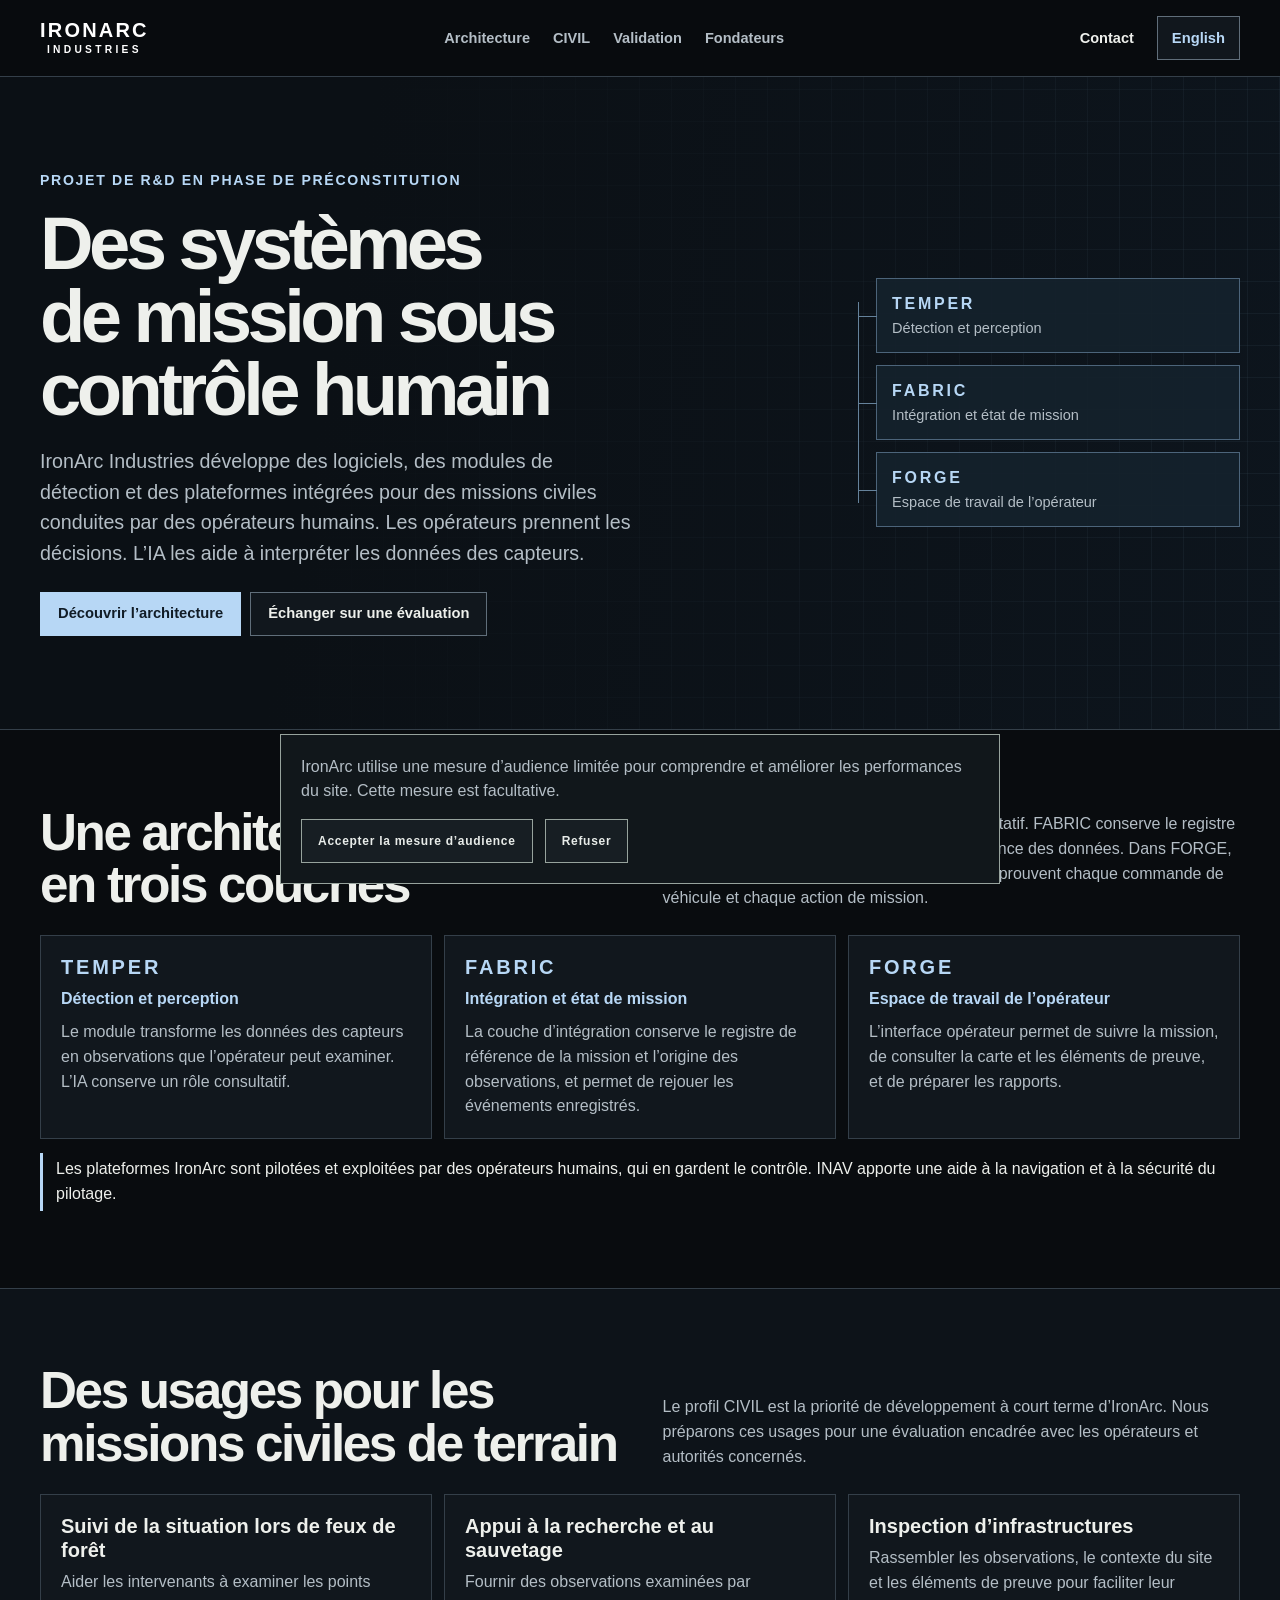
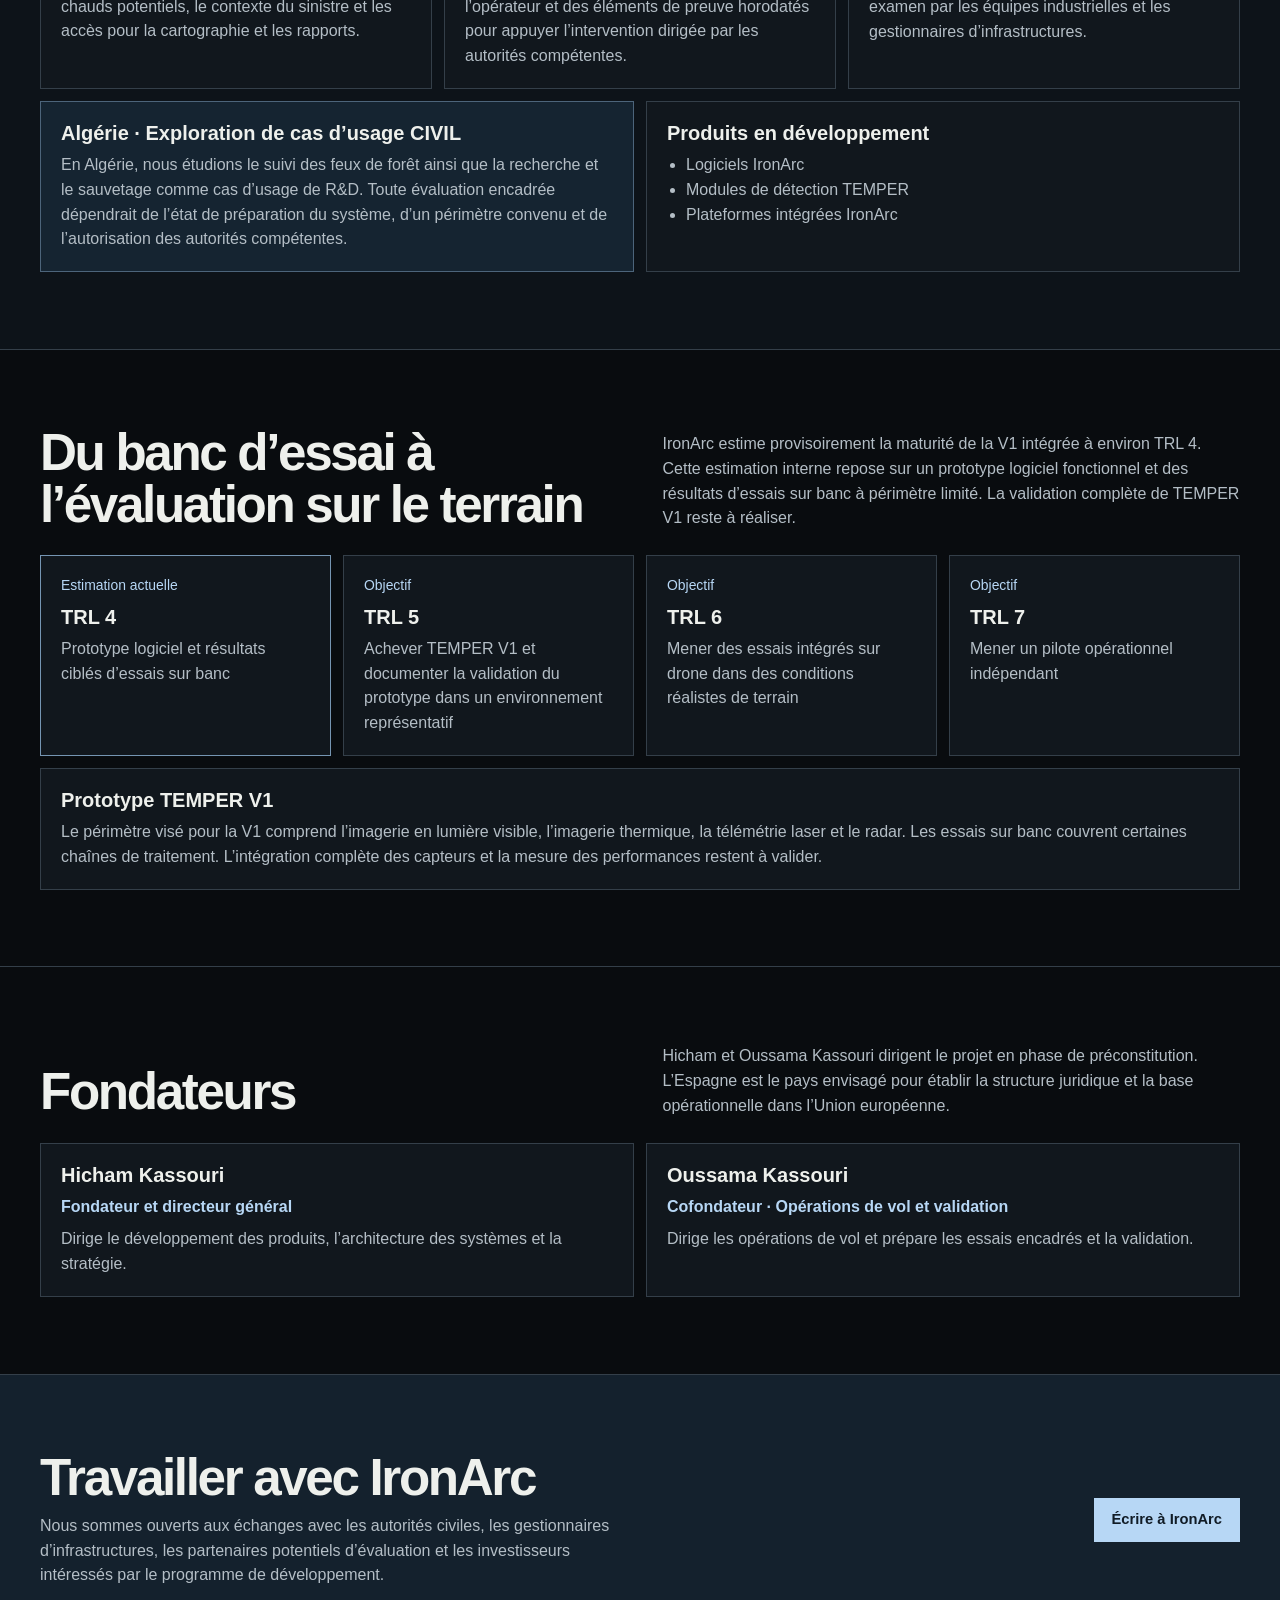
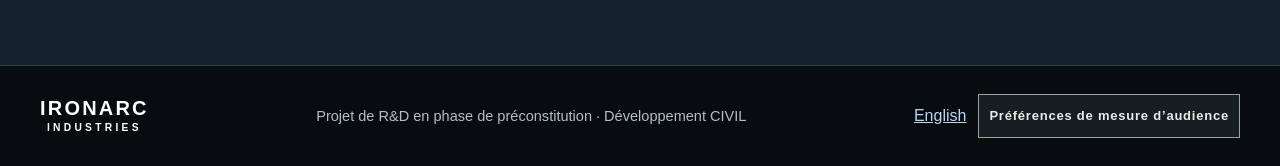
==== fr/index.html @ aead2199 "Refresh IronArc public positioning and add French site" ====
<!doctype html>
<html lang="fr">
<head>
  <meta charset="utf-8">
  <meta name="viewport" content="width=device-width, initial-scale=1">
  <title>IronArc Industries | Systèmes de mission sous contrôle humain</title>
  <meta name="description" content="IronArc Industries est un projet de R&amp;D en phase de préconstitution qui développe FORGE, TEMPER et FABRIC pour l’observation, la conduite et la documentation de missions civiles sous contrôle humain.">
  <meta name="theme-color" content="#090c0f">
  <link rel="canonical" href="https://ironarcindustries.uk/fr/">
  <link rel="alternate" hreflang="en-GB" href="https://ironarcindustries.uk/">
  <link rel="alternate" hreflang="fr" href="https://ironarcindustries.uk/fr/">
  <link rel="alternate" hreflang="x-default" href="https://ironarcindustries.uk/">
  <link rel="icon" href="/favicon-32.png" type="image/png" sizes="32x32">
  <link rel="apple-touch-icon" href="/apple-touch-icon.png">
  <link rel="manifest" href="/site.webmanifest">
  <link rel="stylesheet" href="/ironarc.css">
  <meta property="og:type" content="website">
  <meta property="og:site_name" content="IronArc Industries">
  <meta property="og:locale" content="fr_FR">
  <meta property="og:locale:alternate" content="en_GB">
  <meta property="og:url" content="https://ironarcindustries.uk/fr/">
  <meta property="og:title" content="IronArc Industries | Systèmes de mission sous contrôle humain">
  <meta property="og:description" content="IronArc Industries est un projet de R&amp;D en phase de préconstitution qui développe FORGE, TEMPER et FABRIC pour l’observation, la conduite et la documentation de missions civiles sous contrôle humain.">
  <meta property="og:image" content="https://ironarcindustries.uk/ironarc-social-preview.png">
  <meta property="og:image:width" content="1200">
  <meta property="og:image:height" content="630">
  <meta property="og:image:alt" content="Logo IronArc Industries accompagné des noms FORGE, TEMPER et FABRIC">
  <meta name="twitter:card" content="summary_large_image">
  <meta name="twitter:title" content="IronArc Industries | Systèmes de mission sous contrôle humain">
  <meta name="twitter:description" content="IronArc Industries est un projet de R&amp;D en phase de préconstitution qui développe FORGE, TEMPER et FABRIC pour l’observation, la conduite et la documentation de missions civiles sous contrôle humain.">
  <meta name="twitter:image" content="https://ironarcindustries.uk/ironarc-social-preview.png">
  <meta name="twitter:image:alt" content="Logo IronArc Industries accompagné des noms FORGE, TEMPER et FABRIC">
  <script type="application/ld+json">{
  "@context": "https://schema.org",
  "@type": "WebPage",
  "@id": "https://ironarcindustries.uk/fr/#webpage",
  "name": "IronArc Industries | Systèmes de mission sous contrôle humain",
  "url": "https://ironarcindustries.uk/fr/",
  "inLanguage": "fr",
  "description": "IronArc Industries est un projet de R&D en phase de préconstitution qui développe FORGE, TEMPER et FABRIC pour l’observation, la conduite et la documentation de missions civiles sous contrôle humain.",
  "publisher": {
    "@type": "Organization",
    "@id": "https://ironarcindustries.uk/#organization",
    "name": "IronArc Industries",
    "url": "https://ironarcindustries.uk/",
    "email": "contact@ironarcindustries.uk"
  }
}</script>
  <script src="/ironarc-consent.js" defer></script>
</head>
<body>
  <a class="skip" href="#top">Aller au contenu</a>
  <header class="site-header">
    <div class="wrap topbar">
      <a class="wordmark" href="#top" aria-label="IronArc Industries"><span>IRONARC</span><small>INDUSTRIES</small></a>
      <nav class="nav" aria-label="Navigation principale"><a href="#architecture">Architecture</a><a href="#profiles">CIVIL</a><a href="#proof">Validation</a><a href="#team">Fondateurs</a></nav>
      <div class="top-actions">
        <a class="contact-nav" href="#contact">Contact</a>
        <a class="language" href="/" lang="en-GB" hreflang="en-GB" aria-label="Read the site in English">English</a>
      </div>
    </div>
  </header>
  <main id="top" tabindex="-1">
    <section id="thesis" class="hero" aria-labelledby="hero-title">
      <div class="wrap hero-grid">
        <div>
          <p class="eyebrow">Projet de R&amp;D en phase de préconstitution</p>
          <h1 id="hero-title">Des systèmes de mission sous contrôle humain</h1>
          <p class="lede">IronArc Industries développe des logiciels, des modules de détection et des plateformes intégrées pour des missions civiles conduites par des opérateurs humains. Les opérateurs prennent les décisions. L’IA les aide à interpréter les données des capteurs.</p>
          <div class="actions">
            <a class="button primary" href="#architecture">Découvrir l’architecture</a>
            <a class="button" href="#contact" data-analytics-event="partner_invest_click">Échanger sur une évaluation</a>
          </div>
        </div>
        <ol class="architecture-flow" aria-label="Une architecture en trois couches"><li><strong>TEMPER</strong><span>Détection et perception</span></li><li><strong>FABRIC</strong><span>Intégration et état de mission</span></li><li><strong>FORGE</strong><span>Espace de travail de l’opérateur</span></li></ol>
      </div>
    </section>
    <section id="architecture" class="section">
      <div class="wrap">
        <div class="section-head"><h2>Une architecture en trois couches</h2><p>TEMPER fournit des observations à titre consultatif. FABRIC conserve le registre de référence de la mission ainsi que la provenance des données. Dans FORGE, les opérateurs examinent les informations et approuvent chaque commande de véhicule et chaque action de mission.</p></div>
        <div class="cards layers"><article class="panel"><h3>TEMPER</h3><p class="role">Détection et perception</p><p>Le module transforme les données des capteurs en observations que l’opérateur peut examiner. L’IA conserve un rôle consultatif.</p></article><article class="panel"><h3>FABRIC</h3><p class="role">Intégration et état de mission</p><p>La couche d’intégration conserve le registre de référence de la mission et l’origine des observations, et permet de rejouer les événements enregistrés.</p></article><article class="panel"><h3>FORGE</h3><p class="role">Espace de travail de l’opérateur</p><p>L’interface opérateur permet de suivre la mission, de consulter la carte et les éléments de preuve, et de préparer les rapports.</p></article></div>
        <p class="note">Les plateformes IronArc sont pilotées et exploitées par des opérateurs humains, qui en gardent le contrôle. INAV apporte une aide à la navigation et à la sécurité du pilotage.</p>
      </div>
    </section>
    <section id="profiles" class="section civil">
      <div class="wrap">
        <div class="section-head"><h2>Des usages pour les missions civiles de terrain</h2><p>Le profil CIVIL est la priorité de développement à court terme d’IronArc. Nous préparons ces usages pour une évaluation encadrée avec les opérateurs et autorités concernés.</p></div>
        <div class="cards application-cards"><article class="panel"><h3>Suivi de la situation lors de feux de forêt</h3><p>Aider les intervenants à examiner les points chauds potentiels, le contexte du sinistre et les accès pour la cartographie et les rapports.</p></article><article class="panel"><h3>Appui à la recherche et au sauvetage</h3><p>Fournir des observations examinées par l’opérateur et des éléments de preuve horodatés pour appuyer l’intervention dirigée par les autorités compétentes.</p></article><article class="panel"><h3>Inspection d’infrastructures</h3><p>Rassembler les observations, le contexte du site et les éléments de preuve pour faciliter leur examen par les équipes industrielles et les gestionnaires d’infrastructures.</p></article></div>
        <div class="split">
          <article class="panel algeria"><h3>Algérie · Exploration de cas d’usage CIVIL</h3><p>En Algérie, nous étudions le suivi des feux de forêt ainsi que la recherche et le sauvetage comme cas d’usage de R&amp;D. Toute évaluation encadrée dépendrait de l’état de préparation du système, d’un périmètre convenu et de l’autorisation des autorités compétentes.</p></article>
          <article class="panel offerings"><h3>Produits en développement</h3><ul><li>Logiciels IronArc</li><li>Modules de détection TEMPER</li><li>Plateformes intégrées IronArc</li></ul></article>
        </div>
      </div>
    </section>
    <section id="proof" class="section">
      <div class="wrap">
        <div class="section-head"><h2>Du banc d’essai à l’évaluation sur le terrain</h2><p>IronArc estime provisoirement la maturité de la V1 intégrée à environ TRL 4. Cette estimation interne repose sur un prototype logiciel fonctionnel et des résultats d’essais sur banc à périmètre limité. La validation complète de TEMPER V1 reste à réaliser.</p></div>
        <ol class="gates" aria-label="Étapes de validation"><li><span class="gate-status">Estimation actuelle</span><h3>TRL 4</h3><p>Prototype logiciel et résultats ciblés d’essais sur banc</p></li><li><span class="gate-status">Objectif</span><h3>TRL 5</h3><p>Achever TEMPER V1 et documenter la validation du prototype dans un environnement représentatif</p></li><li><span class="gate-status">Objectif</span><h3>TRL 6</h3><p>Mener des essais intégrés sur drone dans des conditions réalistes de terrain</p></li><li><span class="gate-status">Objectif</span><h3>TRL 7</h3><p>Mener un pilote opérationnel indépendant</p></li></ol>
        <article class="panel temper"><h3>Prototype TEMPER V1</h3><p>Le périmètre visé pour la V1 comprend l’imagerie en lumière visible, l’imagerie thermique, la télémétrie laser et le radar. Les essais sur banc couvrent certaines chaînes de traitement. L’intégration complète des capteurs et la mesure des performances restent à valider.</p></article>
      </div>
    </section>
    <section id="team" class="section">
      <div class="wrap">
        <div class="section-head"><h2>Fondateurs</h2><p id="europe">Hicham et Oussama Kassouri dirigent le projet en phase de préconstitution. L’Espagne est le pays envisagé pour établir la structure juridique et la base opérationnelle dans l’Union européenne.</p></div>
        <div class="split"><article class="panel"><h3>Hicham Kassouri</h3><p class="role">Fondateur et directeur général</p><p>Dirige le développement des produits, l’architecture des systèmes et la stratégie.</p></article><article class="panel"><h3>Oussama Kassouri</h3><p class="role">Cofondateur · Opérations de vol et validation</p><p>Dirige les opérations de vol et prépare les essais encadrés et la validation.</p></article></div>
      </div>
    </section>
    <section id="contact" class="section contact">
      <div class="wrap contact-grid">
        <div><h2>Travailler avec IronArc</h2><p>Nous sommes ouverts aux échanges avec les autorités civiles, les gestionnaires d’infrastructures, les partenaires potentiels d’évaluation et les investisseurs intéressés par le programme de développement.</p></div>
        <a class="button primary" href="mailto:contact@ironarcindustries.uk?subject=Demande%20d%E2%80%99informations%20%E2%80%94%20IronArc%20Industries" data-analytics-event="contact_click">Écrire à IronArc</a>
      </div>
    </section>
  </main>
  <footer><div class="wrap footer">
    <a class="wordmark" href="#top" aria-label="IronArc Industries"><span>IRONARC</span><small>INDUSTRIES</small></a>
    <p>Projet de R&amp;D en phase de préconstitution · Développement CIVIL</p>
    <div class="footer-utility" id="footer-utility"><a href="/" lang="en-GB" hreflang="en-GB" aria-label="Read the site in English">English</a></div>
  </div></footer>
</body>
</html>
---- ironarc.css ----
:root {
  color-scheme: dark;
  font-family: "Arial", "Helvetica", sans-serif;
  color: #eef0ec;
  background: #090c0f;
  --surface: #11171d;
  --line: #343f49;
  --text: #eef0ec;
  --muted: #b4bec6;
  --accent: #b7d7f5;
  --max: 1220px;
}
* { box-sizing: border-box; }
body { margin: 0; font-size: 16px; line-height: 1.55; }
a { color: inherit; }
a:focus-visible, button:focus-visible { outline: 2px solid var(--accent); outline-offset: 4px; }
h1, h2, h3, p { margin: 0; }
h1, h2 { text-wrap: balance; }
p { color: var(--muted); }
h1 { font-size: clamp(2.7rem, 5.8vw, 5.4rem); font-weight: 850; line-height: .98; letter-spacing: -.062em; }
h2 { font-size: clamp(2rem, 4vw, 3.75rem); line-height: 1.02; letter-spacing: -.046em; }
h3 { font-size: 1.25rem; line-height: 1.2; }
.wrap { width: min(var(--max), calc(100% - 80px)); margin-inline: auto; }
.skip { position: fixed; z-index: 30; top: 8px; left: 8px; transform: translateY(-200%); padding: 8px 12px; background: var(--text); color: #090c0f; }
.skip:focus { transform: none; }
.site-header { position: sticky; z-index: 2; top: 0; background: #090c0ff7; border-bottom: 1px solid var(--line); }
.topbar { min-height: 76px; display: grid; grid-template-columns: auto 1fr auto; align-items: center; gap: 27px; }
.wordmark { display: inline-grid; justify-self: start; text-align: center; color: white; text-decoration: none; line-height: 1; }
.wordmark span { font-family: "Arial Black", Impact, Arial, sans-serif; font-size: 1.25rem; font-weight: 900; letter-spacing: .11em; }
.wordmark small { margin-top: 5px; font-size: .64rem; font-weight: 800; letter-spacing: .32em; }
.nav, .top-actions { display: flex; flex-wrap: wrap; align-items: center; gap: 12px 23px; font-size: .91rem; font-weight: 700; }
.nav { justify-content: center; }
.nav a, .top-actions a { text-decoration: none; }
.nav a { color: var(--muted); }
.nav a:hover, .contact-nav:hover { color: white; text-decoration: underline; text-underline-offset: .25em; }
.language, .button { display: inline-flex; min-height: 44px; align-items: center; justify-content: center; padding: 8px 14px; border: 1px solid #606e7a; color: var(--text); background: var(--surface); font-size: .92rem; font-weight: 750; text-decoration: none; }
.language { color: var(--accent); }
.language:hover, .button:hover { background: #22313f; }
.hero { border-bottom: 1px solid var(--line); background-color: #0b1015; background-image: linear-gradient(100deg,#0b1015 27%,#101c2966 100%), repeating-linear-gradient(0deg,transparent 0 31px,#6b8ba125 31px 32px), repeating-linear-gradient(90deg,transparent 0 31px,#6b8ba125 31px 32px); }
.hero-grid { min-height: 525px; display: grid; grid-template-columns: minmax(0, 1.65fr) minmax(255px, .85fr); align-items: center; gap: clamp(28px, 6vw, 83px); padding-block: clamp(46px, 7.3vw, 104px); }
.eyebrow { color: var(--accent); font-size: .88rem; font-weight: 750; text-transform: uppercase; letter-spacing: .12em; margin-bottom: 16px; }
.lede { margin-top: 20px; max-width: 54ch; font-size: clamp(1.05rem, 2vw, 1.23rem); }
.actions { display: flex; gap: 9px; flex-wrap: wrap; margin-top: 23px; }
.button { padding-inline: 17px; }
.button.primary { background: var(--accent); color: #111c26; border-color: var(--accent); }
.button.primary:hover { background: #d3e9ff; }
.architecture-flow { position: relative; list-style: none; margin: 0; padding: 0 0 0 18px; display: grid; gap: 12px; }
.architecture-flow::before { content: ""; width: 1px; background: #65829b; position: absolute; left: 0; top: 24px; bottom: 24px; }
.architecture-flow li { position: relative; display: grid; align-content: center; min-height: 75px; padding: 10px 15px; border: 1px solid #4c647a; background: #14212de8; }
.architecture-flow li::before { content: ""; position: absolute; left: -18px; top: 50%; width: 18px; height: 1px; background: #65829b; }
.architecture-flow strong { color: var(--accent); letter-spacing: .17em; }
.architecture-flow span { color: var(--muted); font-size: .91rem; }
.section { padding-block: clamp(43px, 6vw, 82px); border-bottom: 1px solid var(--line); }
[id] { scroll-margin-top: 93px; }
.section-head, .contact-grid { display: grid; grid-template-columns: minmax(0, 1fr) minmax(0, 1fr); gap: 22px 45px; align-items: end; margin-bottom: 24px; }
.cards, .split, .gates { display: grid; gap: 12px; }
.cards { grid-template-columns: repeat(3,minmax(0,1fr)); }
.split { grid-template-columns: repeat(2,minmax(0,1fr)); }
.cards + .split { margin-top: 12px; }
.panel, .gates li { background: var(--surface); border: 1px solid var(--line); padding: 19px 20px; }
.panel p, .gates p { margin-top: 8px; }
.panel .role { color: var(--accent); font-weight: 700; }
.layers h3 { color: var(--accent); letter-spacing: .14em; }
.note { margin-top: 14px; border-left: 3px solid var(--accent); padding: 4px 0 4px 13px; color: var(--text); }
.civil { background: #0d1319; }
.algeria { background: #152431; border-color: #4c647a; }
.offerings ul { color: var(--muted); padding-left: 19px; margin: 8px 0 0; }
.gates { list-style: none; grid-template-columns: repeat(4,minmax(0,1fr)); margin: 0 0 12px; padding: 0; }
.gates li:first-child { border-color: #7595b2; }
.gate-status { display: block; color: var(--accent); font-size: .87rem; margin-bottom: 8px; }
.contact { background: #14212d; }
.contact-grid { align-items: center; margin-bottom: 0; }
.contact-grid p { margin-top: 10px; }
.contact-grid .button { justify-self: end; }
.footer { display: flex; align-items: center; justify-content: space-between; flex-wrap: wrap; gap: 18px; min-height: 100px; padding-block: 15px; }
.footer p { font-size: .91rem; }
.footer-utility { display: flex; gap: 12px; flex-wrap: wrap; align-items: center; color: var(--accent); }
@media (max-width: 900px) {
  .wrap { width: min(var(--max), calc(100% - 46px)); }
  .topbar { gap: 14px; }
  .nav, .top-actions { column-gap: 13px; }
  .hero-grid { gap: 29px; }
}
@media (max-width: 720px) {
  .topbar { min-height: 63px; gap: 2px 12px; grid-template-columns: 1fr auto; padding-block: 8px; }
  .nav { grid-column: 1/-1; grid-row: 2; justify-content: flex-start; row-gap: 1px; }
  .nav a { padding-block: 4px; }
  .contact-nav { display: none; }
  .hero-grid, .section-head, .contact-grid { grid-template-columns: 1fr; }
  .hero-grid { min-height: 0; }
  .architecture-flow { gap: 8px; }
  .architecture-flow li { min-height: 62px; }
  .cards, .gates { grid-template-columns: repeat(2,minmax(0,1fr)); }
  .contact-grid .button { justify-self: start; }
  [id] { scroll-margin-top: 112px; }
}
@media (max-width: 480px) {
  .wrap { width: calc(100% - 32px); }
  .nav { font-size: .85rem; }
  .cards, .split, .gates { grid-template-columns: 1fr; }
}
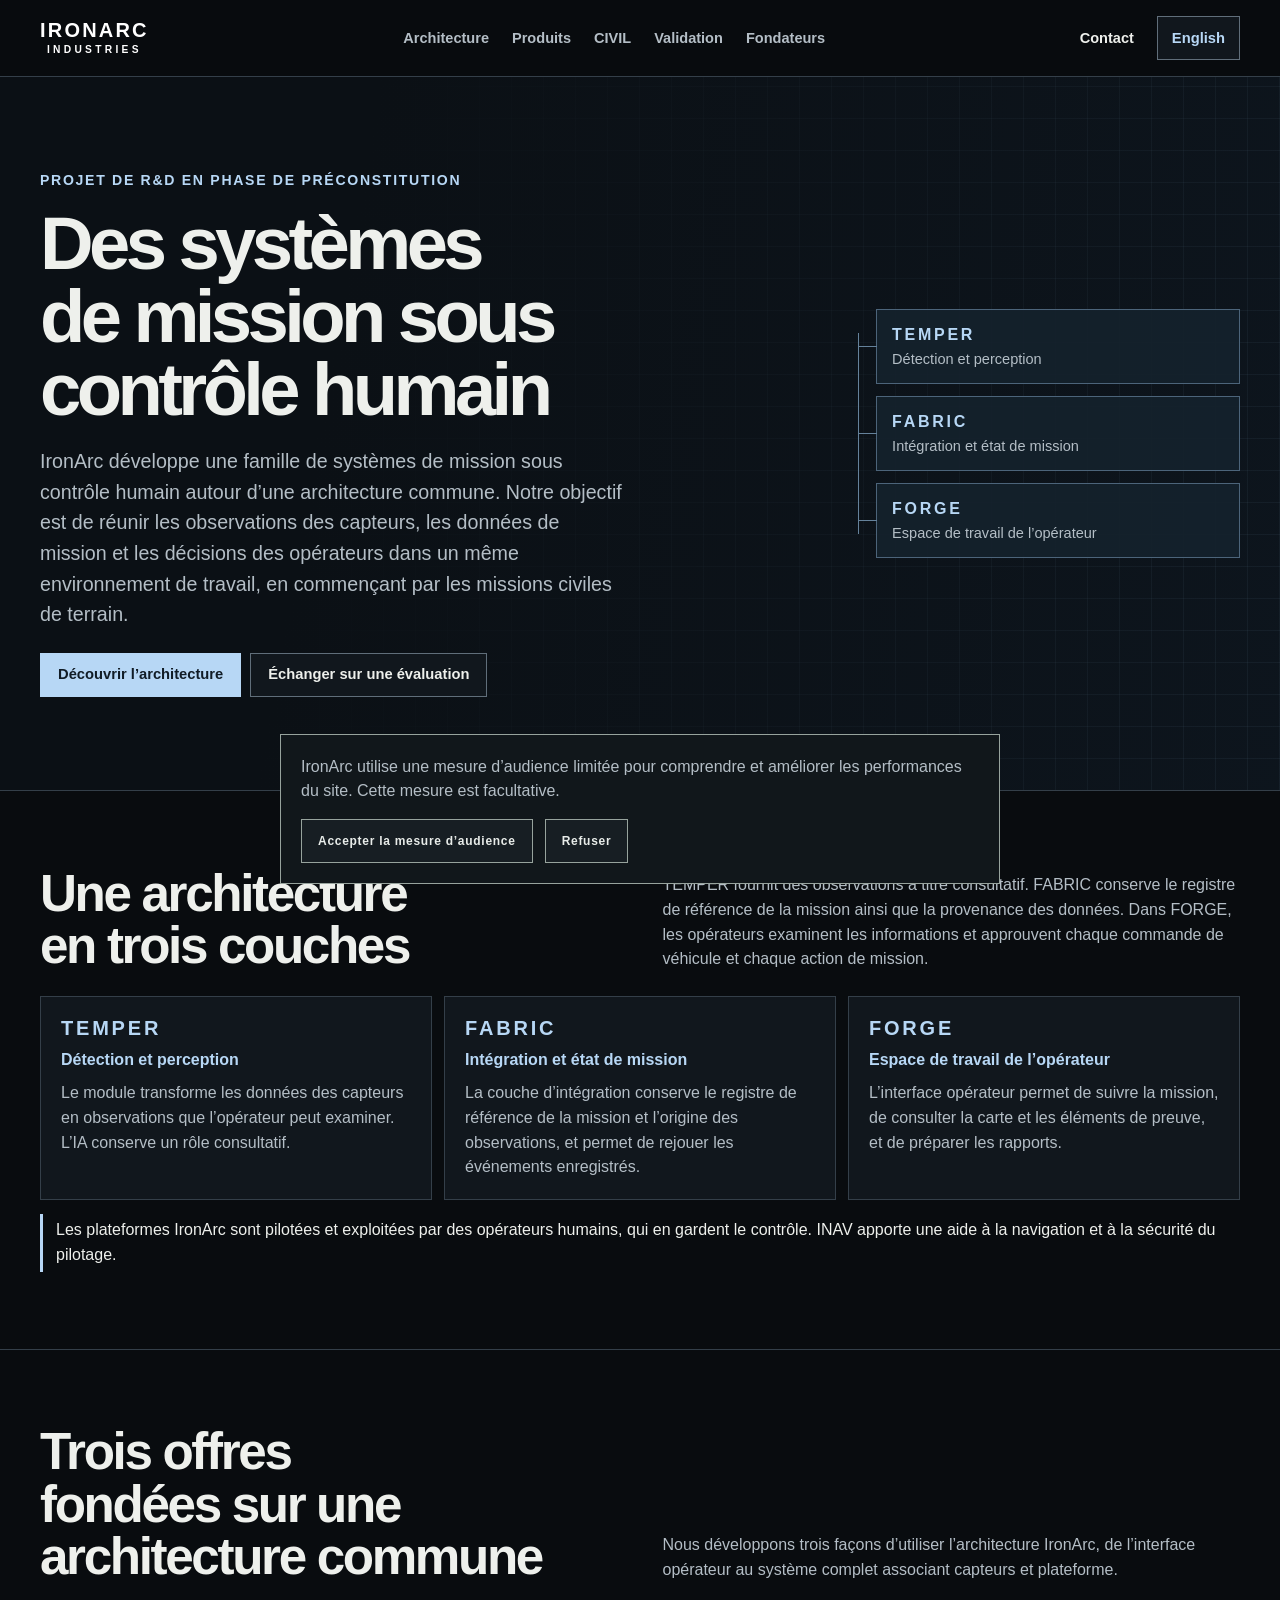
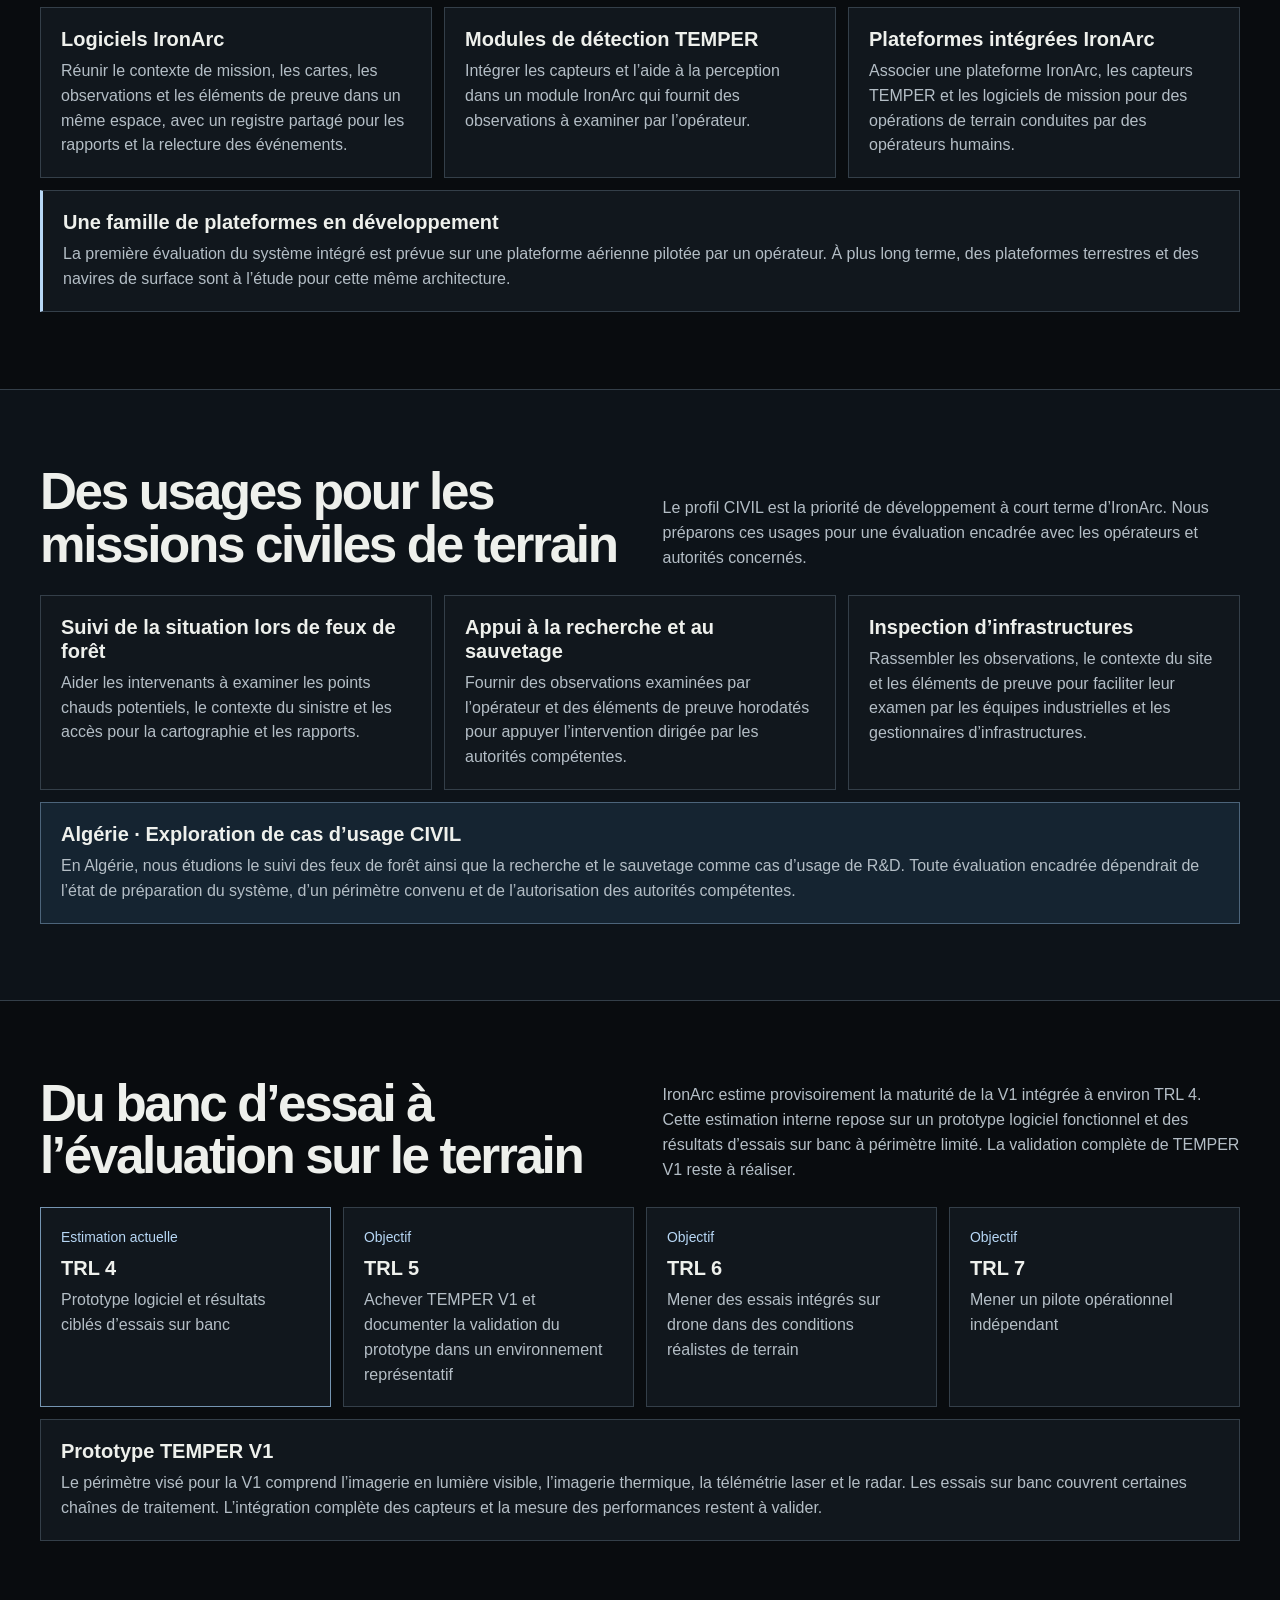
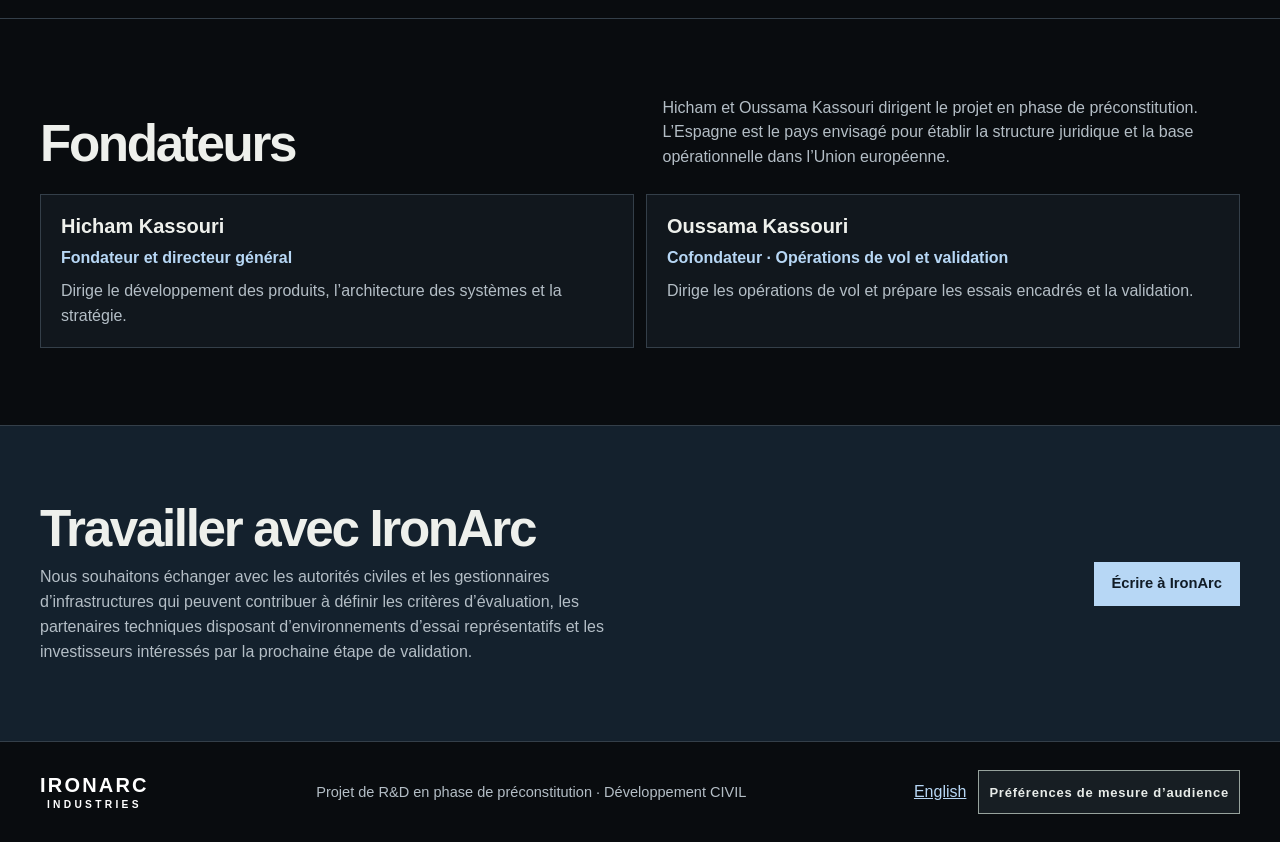
==== commit b4e73157: "Show IronArc’s product ambition in both languages" ====
--- a/fr/index.html
+++ b/fr/index.html
@@ -4,7 +4,7 @@
   <meta charset="utf-8">
   <meta name="viewport" content="width=device-width, initial-scale=1">
   <title>IronArc Industries | Systèmes de mission sous contrôle humain</title>
-  <meta name="description" content="IronArc Industries est un projet de R&amp;D en phase de préconstitution qui développe FORGE, TEMPER et FABRIC pour l’observation, la conduite et la documentation de missions civiles sous contrôle humain.">
+  <meta name="description" content="IronArc Industries est un projet de R&amp;D en phase de préconstitution qui développe des logiciels, des modules de détection et des plateformes intégrées autour d’une architecture commune pour les missions sous contrôle humain.">
   <meta name="theme-color" content="#090c0f">
   <link rel="canonical" href="https://ironarcindustries.uk/fr/">
   <link rel="alternate" hreflang="en-GB" href="https://ironarcindustries.uk/">
@@ -20,14 +20,14 @@
   <meta property="og:locale:alternate" content="en_GB">
   <meta property="og:url" content="https://ironarcindustries.uk/fr/">
   <meta property="og:title" content="IronArc Industries | Systèmes de mission sous contrôle humain">
-  <meta property="og:description" content="IronArc Industries est un projet de R&amp;D en phase de préconstitution qui développe FORGE, TEMPER et FABRIC pour l’observation, la conduite et la documentation de missions civiles sous contrôle humain.">
+  <meta property="og:description" content="IronArc Industries est un projet de R&amp;D en phase de préconstitution qui développe des logiciels, des modules de détection et des plateformes intégrées autour d’une architecture commune pour les missions sous contrôle humain.">
   <meta property="og:image" content="https://ironarcindustries.uk/ironarc-social-preview.png">
   <meta property="og:image:width" content="1200">
   <meta property="og:image:height" content="630">
   <meta property="og:image:alt" content="Logo IronArc Industries accompagné des noms FORGE, TEMPER et FABRIC">
   <meta name="twitter:card" content="summary_large_image">
   <meta name="twitter:title" content="IronArc Industries | Systèmes de mission sous contrôle humain">
-  <meta name="twitter:description" content="IronArc Industries est un projet de R&amp;D en phase de préconstitution qui développe FORGE, TEMPER et FABRIC pour l’observation, la conduite et la documentation de missions civiles sous contrôle humain.">
+  <meta name="twitter:description" content="IronArc Industries est un projet de R&amp;D en phase de préconstitution qui développe des logiciels, des modules de détection et des plateformes intégrées autour d’une architecture commune pour les missions sous contrôle humain.">
   <meta name="twitter:image" content="https://ironarcindustries.uk/ironarc-social-preview.png">
   <meta name="twitter:image:alt" content="Logo IronArc Industries accompagné des noms FORGE, TEMPER et FABRIC">
   <script type="application/ld+json">{
@@ -37,7 +37,7 @@
   "name": "IronArc Industries | Systèmes de mission sous contrôle humain",
   "url": "https://ironarcindustries.uk/fr/",
   "inLanguage": "fr",
-  "description": "IronArc Industries est un projet de R&D en phase de préconstitution qui développe FORGE, TEMPER et FABRIC pour l’observation, la conduite et la documentation de missions civiles sous contrôle humain.",
+  "description": "IronArc Industries est un projet de R&D en phase de préconstitution qui développe des logiciels, des modules de détection et des plateformes intégrées autour d’une architecture commune pour les missions sous contrôle humain.",
   "publisher": {
     "@type": "Organization",
     "@id": "https://ironarcindustries.uk/#organization",
@@ -53,7 +53,7 @@
   <header class="site-header">
     <div class="wrap topbar">
       <a class="wordmark" href="#top" aria-label="IronArc Industries"><span>IRONARC</span><small>INDUSTRIES</small></a>
-      <nav class="nav" aria-label="Navigation principale"><a href="#architecture">Architecture</a><a href="#profiles">CIVIL</a><a href="#proof">Validation</a><a href="#team">Fondateurs</a></nav>
+      <nav class="nav" aria-label="Navigation principale"><a href="#architecture">Architecture</a><a href="#products">Produits</a><a href="#profiles">CIVIL</a><a href="#proof">Validation</a><a href="#team">Fondateurs</a></nav>
       <div class="top-actions">
         <a class="contact-nav" href="#contact">Contact</a>
         <a class="language" href="/" lang="en-GB" hreflang="en-GB" aria-label="Read the site in English">English</a>
@@ -66,7 +66,7 @@
         <div>
           <p class="eyebrow">Projet de R&amp;D en phase de préconstitution</p>
           <h1 id="hero-title">Des systèmes de mission sous contrôle humain</h1>
-          <p class="lede">IronArc Industries développe des logiciels, des modules de détection et des plateformes intégrées pour des missions civiles conduites par des opérateurs humains. Les opérateurs prennent les décisions. L’IA les aide à interpréter les données des capteurs.</p>
+          <p class="lede">IronArc développe une famille de systèmes de mission sous contrôle humain autour d’une architecture commune. Notre objectif est de réunir les observations des capteurs, les données de mission et les décisions des opérateurs dans un même environnement de travail, en commençant par les missions civiles de terrain.</p>
           <div class="actions">
             <a class="button primary" href="#architecture">Découvrir l’architecture</a>
             <a class="button" href="#contact" data-analytics-event="partner_invest_click">Échanger sur une évaluation</a>
@@ -82,14 +82,18 @@
         <p class="note">Les plateformes IronArc sont pilotées et exploitées par des opérateurs humains, qui en gardent le contrôle. INAV apporte une aide à la navigation et à la sécurité du pilotage.</p>
       </div>
     </section>
+    <section id="products" class="section products">
+      <div class="wrap">
+        <div class="section-head"><h2>Trois offres fondées sur une architecture commune</h2><p>Nous développons trois façons d’utiliser l’architecture IronArc, de l’interface opérateur au système complet associant capteurs et plateforme.</p></div>
+        <div class="cards"><article class="panel"><h3>Logiciels IronArc</h3><p>Réunir le contexte de mission, les cartes, les observations et les éléments de preuve dans un même espace, avec un registre partagé pour les rapports et la relecture des événements.</p></article><article class="panel"><h3>Modules de détection TEMPER</h3><p>Intégrer les capteurs et l’aide à la perception dans un module IronArc qui fournit des observations à examiner par l’opérateur.</p></article><article class="panel"><h3>Plateformes intégrées IronArc</h3><p>Associer une plateforme IronArc, les capteurs TEMPER et les logiciels de mission pour des opérations de terrain conduites par des opérateurs humains.</p></article></div>
+        <article class="panel carrier-direction"><h3>Une famille de plateformes en développement</h3><p>La première évaluation du système intégré est prévue sur une plateforme aérienne pilotée par un opérateur. À plus long terme, des plateformes terrestres et des navires de surface sont à l’étude pour cette même architecture.</p></article>
+      </div>
+    </section>
     <section id="profiles" class="section civil">
       <div class="wrap">
         <div class="section-head"><h2>Des usages pour les missions civiles de terrain</h2><p>Le profil CIVIL est la priorité de développement à court terme d’IronArc. Nous préparons ces usages pour une évaluation encadrée avec les opérateurs et autorités concernés.</p></div>
         <div class="cards application-cards"><article class="panel"><h3>Suivi de la situation lors de feux de forêt</h3><p>Aider les intervenants à examiner les points chauds potentiels, le contexte du sinistre et les accès pour la cartographie et les rapports.</p></article><article class="panel"><h3>Appui à la recherche et au sauvetage</h3><p>Fournir des observations examinées par l’opérateur et des éléments de preuve horodatés pour appuyer l’intervention dirigée par les autorités compétentes.</p></article><article class="panel"><h3>Inspection d’infrastructures</h3><p>Rassembler les observations, le contexte du site et les éléments de preuve pour faciliter leur examen par les équipes industrielles et les gestionnaires d’infrastructures.</p></article></div>
-        <div class="split">
-          <article class="panel algeria"><h3>Algérie · Exploration de cas d’usage CIVIL</h3><p>En Algérie, nous étudions le suivi des feux de forêt ainsi que la recherche et le sauvetage comme cas d’usage de R&amp;D. Toute évaluation encadrée dépendrait de l’état de préparation du système, d’un périmètre convenu et de l’autorisation des autorités compétentes.</p></article>
-          <article class="panel offerings"><h3>Produits en développement</h3><ul><li>Logiciels IronArc</li><li>Modules de détection TEMPER</li><li>Plateformes intégrées IronArc</li></ul></article>
-        </div>
+        <article class="panel algeria"><h3>Algérie · Exploration de cas d’usage CIVIL</h3><p>En Algérie, nous étudions le suivi des feux de forêt ainsi que la recherche et le sauvetage comme cas d’usage de R&amp;D. Toute évaluation encadrée dépendrait de l’état de préparation du système, d’un périmètre convenu et de l’autorisation des autorités compétentes.</p></article>
       </div>
     </section>
     <section id="proof" class="section">
@@ -107,7 +111,7 @@
     </section>
     <section id="contact" class="section contact">
       <div class="wrap contact-grid">
-        <div><h2>Travailler avec IronArc</h2><p>Nous sommes ouverts aux échanges avec les autorités civiles, les gestionnaires d’infrastructures, les partenaires potentiels d’évaluation et les investisseurs intéressés par le programme de développement.</p></div>
+        <div><h2>Travailler avec IronArc</h2><p>Nous souhaitons échanger avec les autorités civiles et les gestionnaires d’infrastructures qui peuvent contribuer à définir les critères d’évaluation, les partenaires techniques disposant d’environnements d’essai représentatifs et les investisseurs intéressés par la prochaine étape de validation.</p></div>
         <a class="button primary" href="mailto:contact@ironarcindustries.uk?subject=Demande%20d%E2%80%99informations%20%E2%80%94%20IronArc%20Industries" data-analytics-event="contact_click">Écrire à IronArc</a>
       </div>
     </section>
--- a/ironarc.css
+++ b/ironarc.css
@@ -56,7 +56,7 @@
 .cards, .split, .gates { display: grid; gap: 12px; }
 .cards { grid-template-columns: repeat(3,minmax(0,1fr)); }
 .split { grid-template-columns: repeat(2,minmax(0,1fr)); }
-.cards + .split { margin-top: 12px; }
+.cards + .panel { margin-top: 12px; }
 .panel, .gates li { background: var(--surface); border: 1px solid var(--line); padding: 19px 20px; }
 .panel p, .gates p { margin-top: 8px; }
 .panel .role { color: var(--accent); font-weight: 700; }
@@ -64,7 +64,7 @@
 .note { margin-top: 14px; border-left: 3px solid var(--accent); padding: 4px 0 4px 13px; color: var(--text); }
 .civil { background: #0d1319; }
 .algeria { background: #152431; border-color: #4c647a; }
-.offerings ul { color: var(--muted); padding-left: 19px; margin: 8px 0 0; }
+.carrier-direction { border-left: 3px solid var(--accent); }
 .gates { list-style: none; grid-template-columns: repeat(4,minmax(0,1fr)); margin: 0 0 12px; padding: 0; }
 .gates li:first-child { border-color: #7595b2; }
 .gate-status { display: block; color: var(--accent); font-size: .87rem; margin-bottom: 8px; }
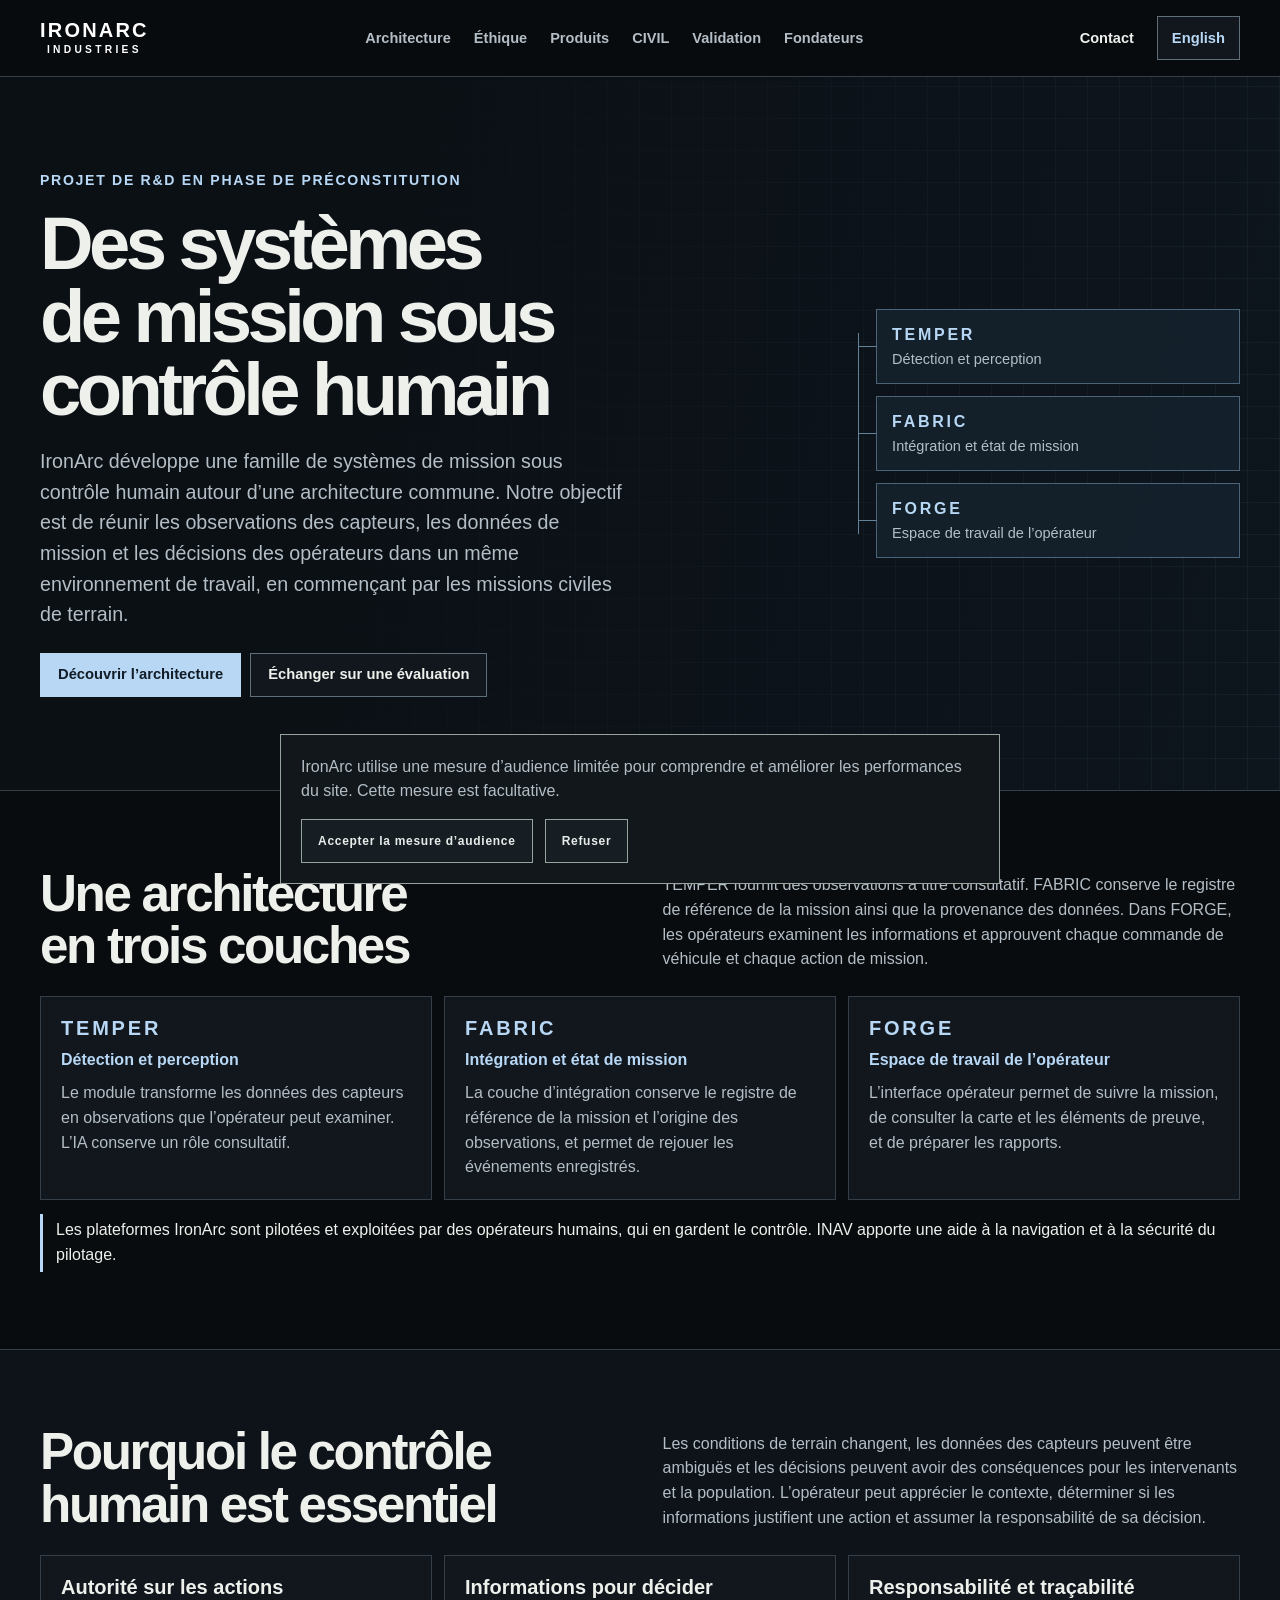
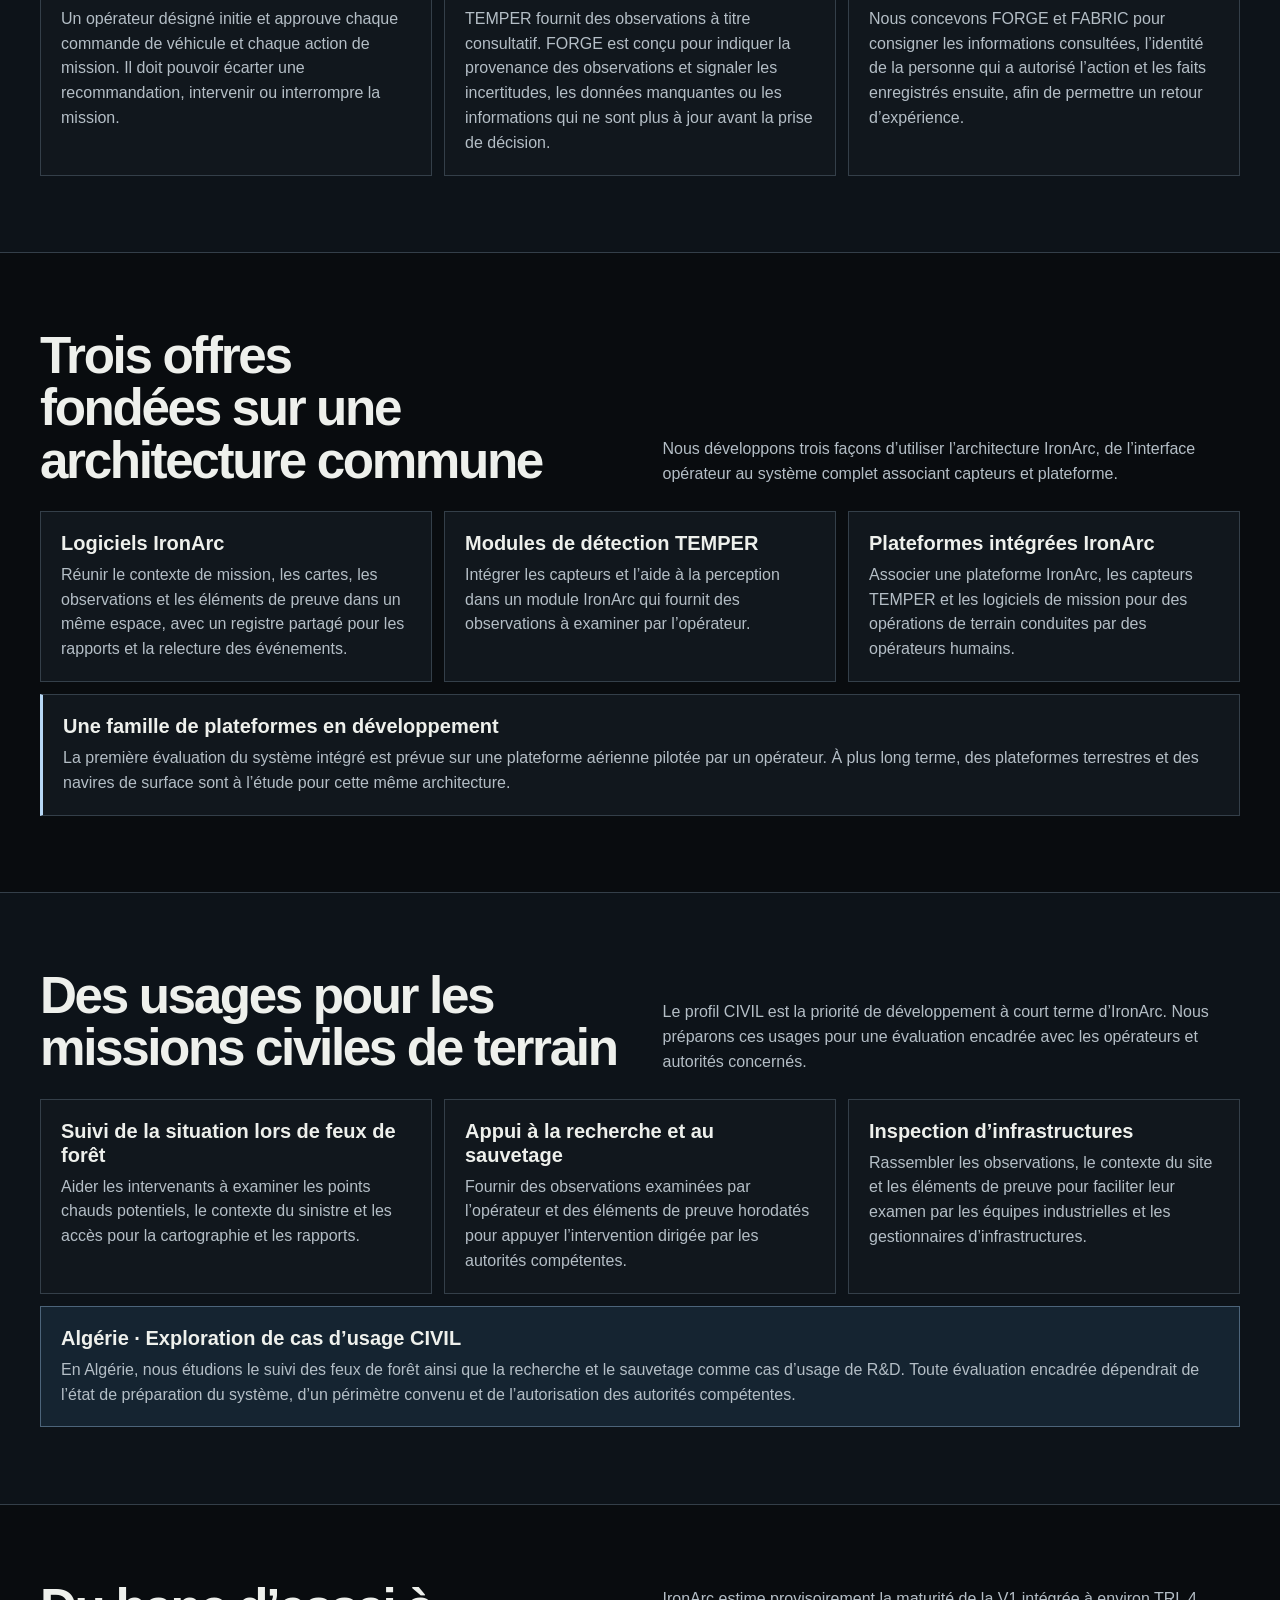
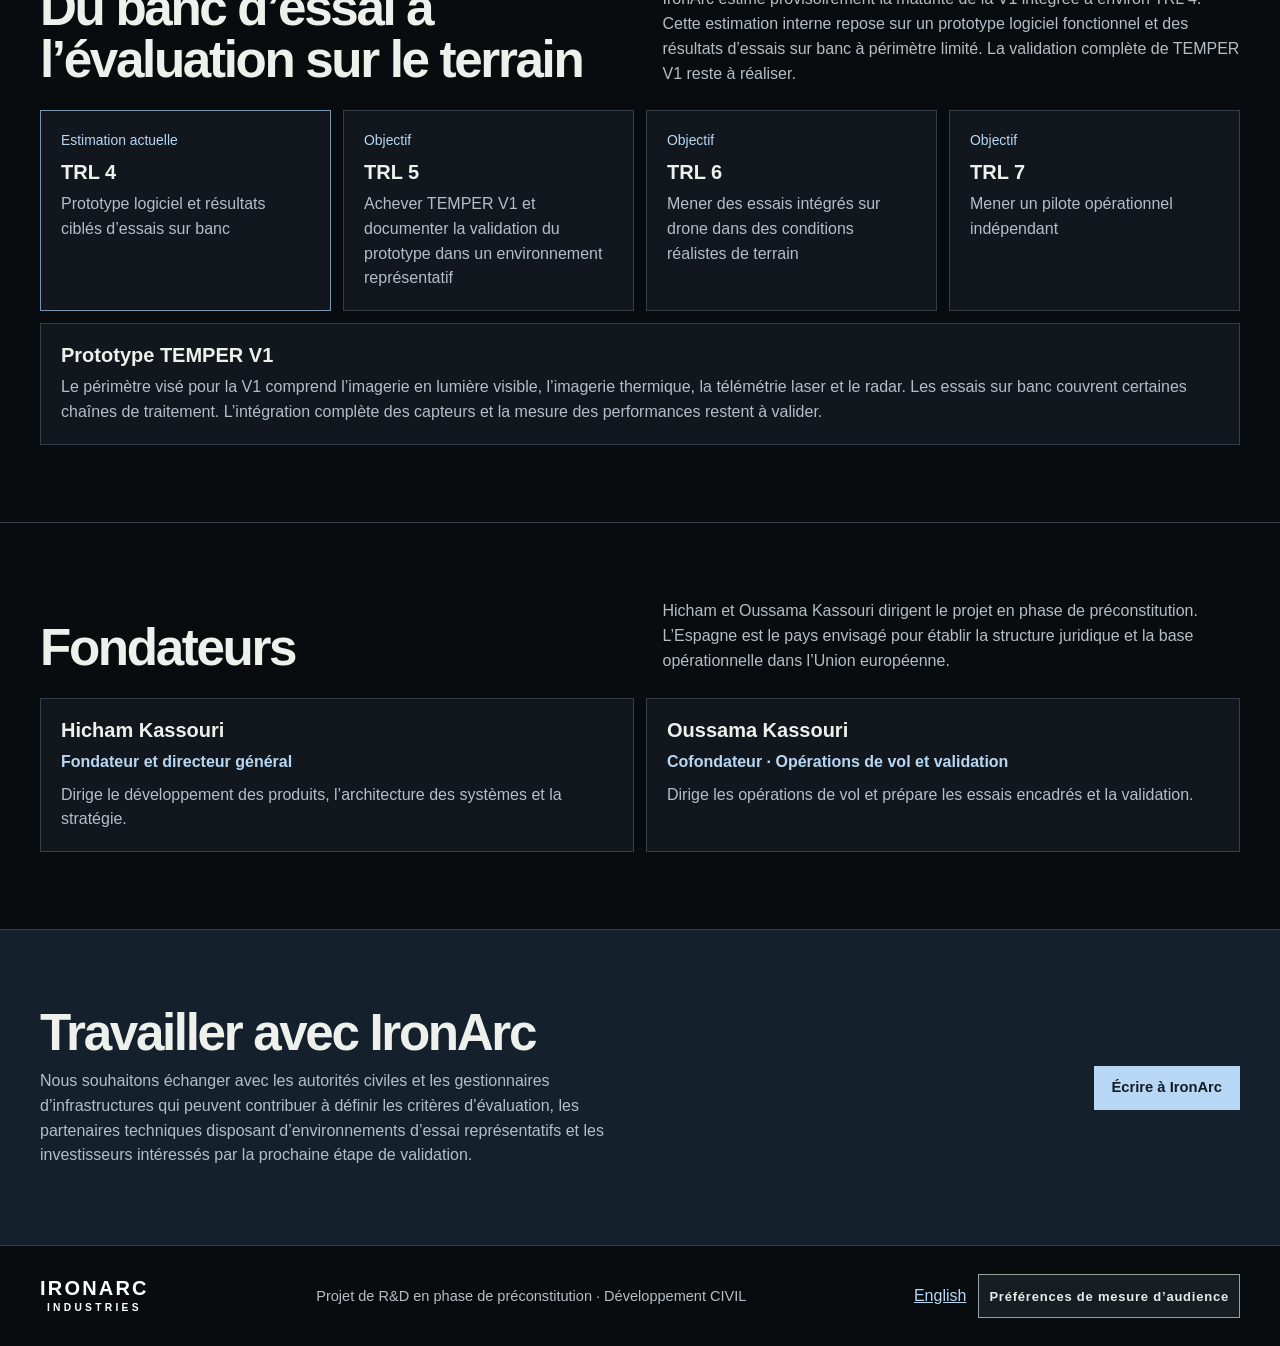
==== commit cfa0b7a2: "Explain meaningful human control and accountability" ====
--- a/fr/index.html
+++ b/fr/index.html
@@ -53,7 +53,7 @@
   <header class="site-header">
     <div class="wrap topbar">
       <a class="wordmark" href="#top" aria-label="IronArc Industries"><span>IRONARC</span><small>INDUSTRIES</small></a>
-      <nav class="nav" aria-label="Navigation principale"><a href="#architecture">Architecture</a><a href="#products">Produits</a><a href="#profiles">CIVIL</a><a href="#proof">Validation</a><a href="#team">Fondateurs</a></nav>
+      <nav class="nav" aria-label="Navigation principale"><a href="#architecture">Architecture</a><a href="#ethics">Éthique</a><a href="#products">Produits</a><a href="#profiles">CIVIL</a><a href="#proof">Validation</a><a href="#team">Fondateurs</a></nav>
       <div class="top-actions">
         <a class="contact-nav" href="#contact">Contact</a>
         <a class="language" href="/" lang="en-GB" hreflang="en-GB" aria-label="Read the site in English">English</a>
@@ -80,6 +80,12 @@
         <div class="section-head"><h2>Une architecture en trois couches</h2><p>TEMPER fournit des observations à titre consultatif. FABRIC conserve le registre de référence de la mission ainsi que la provenance des données. Dans FORGE, les opérateurs examinent les informations et approuvent chaque commande de véhicule et chaque action de mission.</p></div>
         <div class="cards layers"><article class="panel"><h3>TEMPER</h3><p class="role">Détection et perception</p><p>Le module transforme les données des capteurs en observations que l’opérateur peut examiner. L’IA conserve un rôle consultatif.</p></article><article class="panel"><h3>FABRIC</h3><p class="role">Intégration et état de mission</p><p>La couche d’intégration conserve le registre de référence de la mission et l’origine des observations, et permet de rejouer les événements enregistrés.</p></article><article class="panel"><h3>FORGE</h3><p class="role">Espace de travail de l’opérateur</p><p>L’interface opérateur permet de suivre la mission, de consulter la carte et les éléments de preuve, et de préparer les rapports.</p></article></div>
         <p class="note">Les plateformes IronArc sont pilotées et exploitées par des opérateurs humains, qui en gardent le contrôle. INAV apporte une aide à la navigation et à la sécurité du pilotage.</p>
+      </div>
+    </section>
+    <section id="ethics" class="section ethics">
+      <div class="wrap">
+        <div class="section-head"><h2>Pourquoi le contrôle humain est essentiel</h2><p>Les conditions de terrain changent, les données des capteurs peuvent être ambiguës et les décisions peuvent avoir des conséquences pour les intervenants et la population. L’opérateur peut apprécier le contexte, déterminer si les informations justifient une action et assumer la responsabilité de sa décision.</p></div>
+        <div class="cards"><article class="panel"><h3>Autorité sur les actions</h3><p>Un opérateur désigné initie et approuve chaque commande de véhicule et chaque action de mission. Il doit pouvoir écarter une recommandation, intervenir ou interrompre la mission.</p></article><article class="panel"><h3>Informations pour décider</h3><p>TEMPER fournit des observations à titre consultatif. FORGE est conçu pour indiquer la provenance des observations et signaler les incertitudes, les données manquantes ou les informations qui ne sont plus à jour avant la prise de décision.</p></article><article class="panel"><h3>Responsabilité et traçabilité</h3><p>Nous concevons FORGE et FABRIC pour consigner les informations consultées, l’identité de la personne qui a autorisé l’action et les faits enregistrés ensuite, afin de permettre un retour d’expérience.</p></article></div>
       </div>
     </section>
     <section id="products" class="section products">
--- a/ironarc.css
+++ b/ironarc.css
@@ -62,7 +62,7 @@
 .panel .role { color: var(--accent); font-weight: 700; }
 .layers h3 { color: var(--accent); letter-spacing: .14em; }
 .note { margin-top: 14px; border-left: 3px solid var(--accent); padding: 4px 0 4px 13px; color: var(--text); }
-.civil { background: #0d1319; }
+.civil, .ethics { background: #0d1319; }
 .algeria { background: #152431; border-color: #4c647a; }
 .carrier-direction { border-left: 3px solid var(--accent); }
 .gates { list-style: none; grid-template-columns: repeat(4,minmax(0,1fr)); margin: 0 0 12px; padding: 0; }
